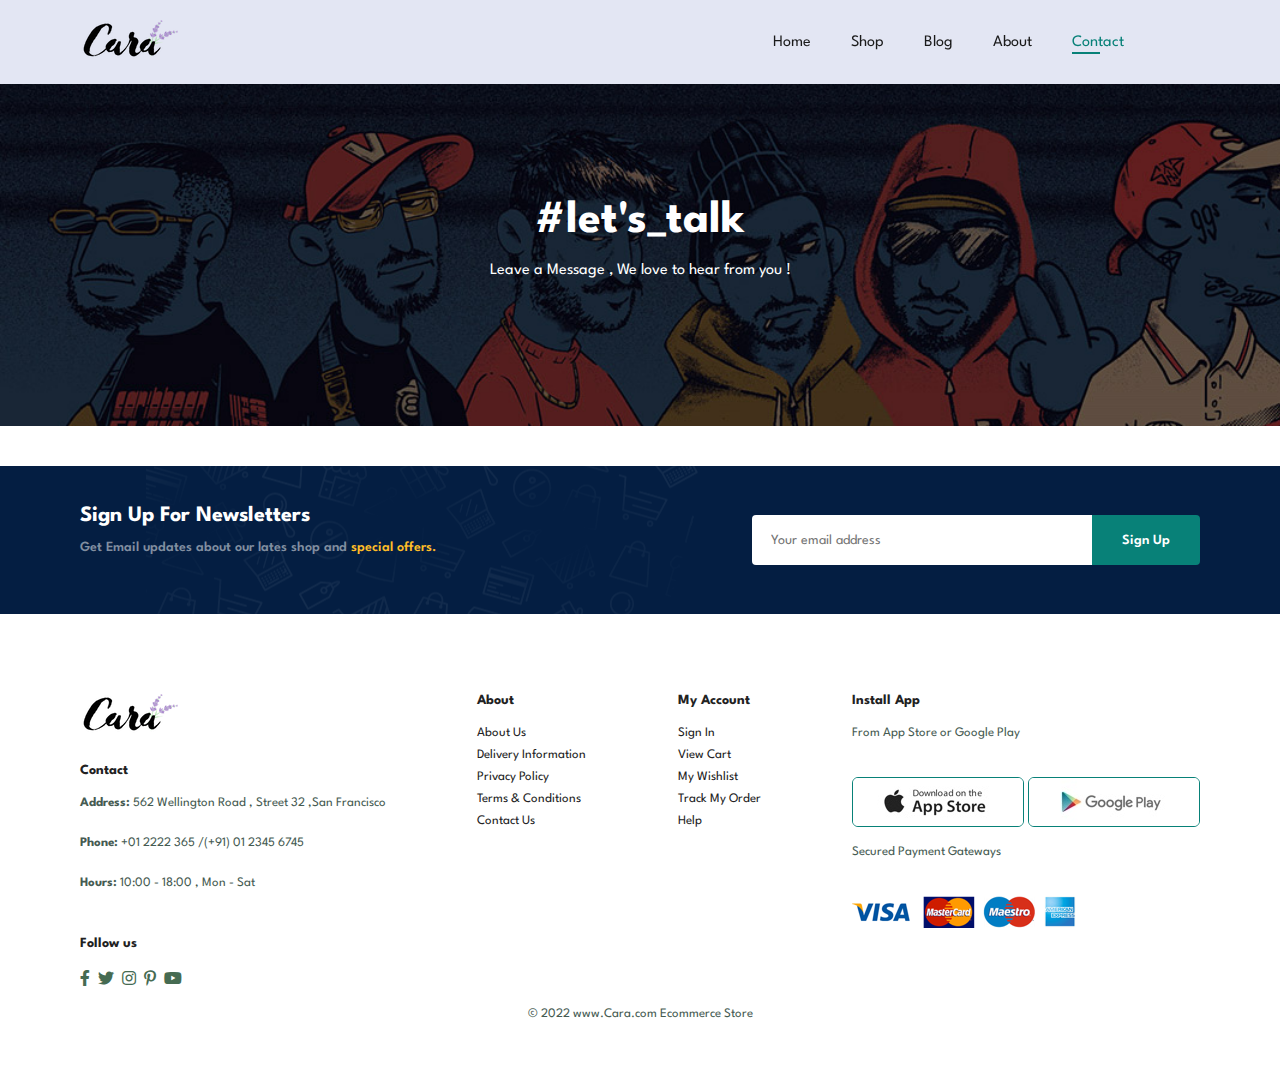
==== contact.html @ 768d6672 "Done with about page+ responsiveness" ====
<!DOCTYPE html>
<html lang="en">
  <head>
    <meta charset="UTF-8" />
    <meta http-equiv="X-UA-Compatible" content="IE=edge" />
    <meta name="viewport" content="width=device-width, initial-scale=1.0" />
    <link rel="stylesheet" href="style.css" />
    <link
      rel="stylesheet"
      href="https://pro.fontawesome.com/releases/v5.10.0/css/all.css"
    />
    <title>Ecommerce</title>
  </head>
  <body>
    <nav id="header">
      <a href="#"><img src="img/logo.png" alt="logo" class="logo" /></a>
      <div>
        <ul id="navbar">
          <i id="bar2" class="fas fa-indent"></i>
          <li><a href="index.html">Home</a></li>
          <li><a href="shop.html">Shop</a></li>
          <li><a href="blog.html">Blog</a></li>
          <li><a href="about.html">About</a></li>
          <li><a class="active" href="contact.html">Contact</a></li>
          <li id="lg-bag">
            <a href="cart.html"><i class="fas fa-shopping-bag"></i></a>
          </li>
        </ul>
      </div>
      <div id="mobile">
        <a href="cart.html"><i class="fas fa-shopping-bag"></i></a>
        <i id="bar1" class="fas fa-outdent"></i>
      </div>
    </nav>
    <section id="page-header" class="contact-header">
      <h2>#let's_talk</h2>

      <p>Leave a Message , We love to hear from you !</p>
    </section>

    <section id="newsletter" class="section-p1 section-m1">
      <div class="newstext">
        <h4>Sign Up For Newsletters</h4>
        <p>
          Get Email updates about our lates shop and
          <span>special offers.</span>
        </p>
      </div>
      <form class="form">
        <input type="text" placeholder="Your email address" />
        <button class="normal">Sign Up</button>
      </form>
    </section>
    <footer class="section-p1">
      <div class="col">
        <img class="logo" src="img/logo.png" alt="logo" />
        <h4>Contact</h4>
        <p>
          <strong>Address: </strong> 562 Wellington Road , Street 32 ,San
          Francisco
        </p>
        <p><strong>Phone: </strong> +01 2222 365 /(+91) 01 2345 6745</p>
        <p><strong>Hours: </strong> 10:00 - 18:00 , Mon - Sat</p>
        <div class="follow">
          <h4>Follow us</h4>
          <div class="icon">
            <i class="fab fa-facebook-f"></i>
            <i class="fab fa-twitter"></i>
            <i class="fab fa-instagram"></i>
            <i class="fab fa-pinterest-p"></i>
            <i class="fab fa-youtube"></i>
          </div>
        </div>
      </div>
      <div class="col">
        <h4>About</h4>
        <a href="#"> About Us </a>
        <a href="#"> Delivery Information </a>
        <a href="#"> Privacy Policy</a>
        <a href="#"> Terms & Conditions </a>
        <a href="#"> Contact Us </a>
      </div>
      <div class="col">
        <h4>My Account</h4>
        <a href="#"> Sign In </a>
        <a href="#"> View Cart </a>
        <a href="#"> My Wishlist</a>
        <a href="#"> Track My Order </a>
        <a href="#"> Help </a>
      </div>
      <div class="col install">
        <h4>Install App</h4>
        <p>From App Store or Google Play</p>
        <div class="row">
          <img src="img/pay/app.jpg" alt="app" />
          <img src="img/pay/play.jpg" alt="app" />
        </div>
        <p>Secured Payment Gateways</p>
        <img src="img/pay/pay.png" alt="pay" />
      </div>
      <div class="copyright">
        <p>&copy; 2022 www.Cara.com Ecommerce Store</p>
      </div>
    </footer>
    <script src="script.js"></script>
  </body>
</html>
---- style.css ----
/* General design properties */
@import url("https://fonts.googleapis.com/css2?family=Spartan&family=Ubuntu&display=swap");
* {
  margin: 0;
  padding: 0;
  box-sizing: border-box;
  font-family: "Spartan", sans-serif;
}
h1 {
  font-size: 50px;
  line-height: 64px;
  color: black;
}
h2 {
  font-size: 46px;
  line-height: 54px;
  color: #222;
}
h4 {
  font-size: 20px;
  color: #222;
}
h6 {
  font-weight: 700;
  font-size: 12px;
}
p {
  font-size: 16px;
  color: #465b52;
  /* top right bottom left */
  margin: 15px 0 20px 0;
}
.section-p1 {
  /* top , bottom = 40px and left,right = 80px */
  padding: 40px 80px;
}
.section-m1 {
  margin: 40px 0;
}
button.normal {
  font-size: 14px;
  font-weight: 600;
  padding: 15px 30px;
  color: #000;
  background-color: #fff;
  border-radius: 4px;
  cursor: pointer;
  border: none;
  transition: 0.2s;
  outline: none;
}
button.white {
  font-size: 13px;
  font-weight: 600;
  padding: 11px 18px;
  color: #fff;
  background-color: transparent;
  cursor: pointer;
  border: 2px solid white;
  transition: 0.2s;
  outline: none;
}
body {
  width: 100%;
}
/* # HOME PAGE # */

/* Header */
#header {
  display: flex;
  align-items: center;
  justify-content: space-between;
  padding: 20px 80px;
  background: #e3e6f3;
  /* offset-x | offset-y | blur-radius | spread-radius(skipped) | color */
  box-shadow: 0 5px 15px rgba(0, 0, 0, 0.06);
  /* nav effect */
  position: fixed;
  top: 0;
  z-index: 700;
  /* height: 84.5px; */
  width: 100%;
  transition: 0.4s ease;
}
#navbar {
  display: flex;
  align-items: center;
  justify-content: center;
}
.fas {
  font-weight: unset !important;
}
#navbar li {
  /* removes bullets in list */
  list-style: none;
  padding: 0 20px;
  /* makes sure that the content inside should be positioned relative to "#navbar li"  */
  position: relative;
}
#navbar li a {
  /* removes the underline on hyperlinks */
  text-decoration: none;
  font-size: 16px;
  font-weight: 600px;
  color: #1a1a1a;
  transition: 0.3s ease;
}
#navbar li a:hover,
#navbar li a.active {
  color: #088178;
}
/* adding pseudo element after */
/* #navbar li a.active::after - add something after content */
#navbar li a.active::after
/* #navbar li a:hover::after - now apply properties of "after" class whenever you hover "#navbar li a" */
,#navbar li a:hover::after {
  content: "";
  width: 30%;
  position: absolute;
  height: 2px;
  left: 20px;
  bottom: -4px;
  background: #088178;
}
#mobile {
  display: none;
  align-items: center;
}
#bar2 {
  display: none;
}
/* hero section */
#hero {
  background: url("./img/hero4.png");
  /* makes the img fit inside the container */
  background-size: cover;
  height: 90vh;
  width: 100%;
  background-position: top 25% right 0;
  padding: 0 80px;
  display: flex;
  flex-direction: column;
  align-items: start;
  justify-content: center;
  margin-top: 66px;
}
#hero h4 {
  padding-bottom: 15px;
}
#hero h1 {
  color: #088178;
}
#hero button {
  background: url("./img/button.png");
  padding: 14px 80px 14px 65px;
  background-color: transparent;
  border: 0;
  color: #088178;
  font-weight: 700;
  font-size: 15px;
  background-repeat: no-repeat;
  cursor: pointer;
}
/* feature section */
#feature {
  display: flex;
  align-items: center;
  justify-content: space-evenly;
  flex-wrap: wrap;
}
#feature .fe-box {
  text-align: center;
  width: 180px;
  padding: 25px 15px;
  box-shadow: 20px 20px 35px rgba(0, 0, 0, 0.03);
  border: 1px solid #cce7d0;
  border-radius: 6px;
  margin: 15px 5px;
}
#feature .fe-box:hover {
  box-shadow: 10px 10px 55px rgba(0, 0, 0, 0.1);
}
#feature .fe-box img {
  width: 100%;
  margin-bottom: 10px;
}
#feature .fe-box h6 {
  padding: 9px 10px 8px 10px;
  color: #088178;
  background: #fddde4;
  border-radius: 4px;
  display: inline-block;
}
#feature .fe-box:nth-child(2) h6 {
  background-color: #cdebbc;
}
#feature .fe-box:nth-child(3) h6 {
  background-color: #d1e8f2;
}
#feature .fe-box:nth-child(4) h6 {
  background-color: #cdd4f8;
}
#feature .fe-box:nth-child(5) h6 {
  background-color: #f6dbf6;
}
#feature .fe-box:nth-child(6) h6 {
  background-color: #fff2e5;
}

/* Products section */

#product1 {
  text-align: center;
}
#product1 .pro {
  width: 23%;
  min-width: 250px;
  padding: 10px 12px;
  border: 1px solid #cce7d0;
  border-radius: 25px;
  cursor: pointer;
  box-shadow: 20px 20px 30px rgba(0, 0, 0, 0.02);
  margin: 15px 5px;
  position: relative;
}
#product1 .pro:hover {
  box-shadow: 20px 20px 30px rgba(0, 0, 0, 0.06);
}
#product1 .pro img {
  width: 100%;
  border-radius: 20px;
}
#product1 .pro .des {
  text-align: start;
  padding: 10px 0;
}
#product1 .pro .des span {
  color: #606063;
  font-size: 12px;
}
#product1 .pro .des h5 {
  padding-top: 7px;
  color: #1a1a1a;
  font-size: 14px;
}
#product1 .pro .des i {
  font-size: 12px;
  color: rgb(243, 181, 25);
  font-weight: 700 !important;
}
#product1 .pro .des h4 {
  padding-top: 7px;
  font-size: 15px;
  font-weight: 700;
  color: #088178;
}
#product1 .pro .cart {
  width: 40px;
  height: 40px;
  line-height: 40px;
  color: #088178;
  background: #e8f6ea;
  font-weight: 500;
  border-radius: 50px;
  border: 1px solid #cce7d0;
  position: absolute;
  bottom: 20px;
  right: 10px;
}
#product1 .pro-container {
  display: flex;
  justify-content: space-evenly;
  align-items: center;
  flex-wrap: wrap;
  padding-top: 20px;
}

/* Banner Section */
#banner {
  width: 100%;
  height: 40vh;
  display: flex;
  flex-direction: column;
  align-items: center;
  justify-content: center;
  text-align: center;
  background: url("img/banner/b2.jpg");
  background-size: cover;
  background-position: center;
}
#banner h4 {
  color: #fff;
  font-size: 16px;
}
#banner h2 {
  color: #fff;
  font-size: 30px;
  padding: 10px 0;
}

#banner h2 span {
  color: #ef3636;
  font-weight: 700;
}
#banner button:hover {
  /* this hover effect is great */
  background-color: #088178;
  color: white;
}
/* New Product section */

/* Small banner */
#sm-banner {
  display: flex;
  justify-content: space-between;
  flex-wrap: wrap;
}
#sm-banner .banner-box {
  min-width: 580px;
  height: 50vh;
  display: flex;
  flex-direction: column;
  align-items: start;
  justify-content: center;
  background: url("img/banner/b17.jpg");
  background-size: cover;
  background-position: center;
  padding: 30px;
}
#sm-banner .banner-box2 {
  background: url("img/banner/b10.jpg");
  background-size: cover;
  background-position: center;
}
#sm-banner h4 {
  color: #fff;
  font-size: 20px;
  font-weight: 300;
}
#sm-banner h2 {
  color: #fff;
  font-size: 28px;
  font-weight: 800;
}
#sm-banner span {
  color: #fff;
  font-size: 14px;
  font-weight: 500;
  padding-bottom: 15px;
}

#sm-banner .banner-box:hover button {
  /* button inside "banner-box" should get affected when we hover on "banner-box" */
  background-color: #088178;
  border-color: #088178;
}

/* sectin banner3 */
#banner3 {
  display: flex;
  justify-content: space-between;
  flex-wrap: wrap;
  padding: 0 80px;
}
#banner3 .banner-box {
  min-width: 30%;
  height: 30vh;
  display: flex;
  flex-direction: column;
  align-items: start;
  justify-content: center;
  background: url("img/banner/b7.jpg");
  background-size: cover;
  background-position: center;
  padding: 20px;
  margin-bottom: 20px;
}
#banner3 .banner-box2 {
  background: url("img/banner/b4.jpg");
  background-size: cover;
  background-position: center;
}
#banner3 .banner-box3 {
  background: url("img/banner/b18.jpg");
  background-size: cover;
  background-position: center;
}
#banner3 h2 {
  color: #fff;
  font-weight: 900;
  font-size: 22px;
}
#banner3 h3 {
  color: #ec544e;
  font-weight: 800;
  font-size: 15px;
}

#newsletter {
  display: flex;
  flex-wrap: wrap;
  align-items: center;
  justify-content: space-between;
  background-image: url("img/banner/b14.png");
  background-repeat: no-repeat;
  background-position: 20% 30%;
  background-color: #041e42;
}
#newsletter h4 {
  color: #fff;
  font-size: 22px;
  font-weight: 700;
}
#newsletter p {
  font-size: 14px;
  font-weight: 600;
  color: #818ea0;
}
#newsletter p span {
  color: #ffbd27;
}
#newsletter .form {
  display: flex;
  width: 40%;
}
#newsletter input {
  height: 3.125rem;
  padding: 0 1.25em;
  font-size: 14px;
  width: 100%;
  border: 1px solid transparent;
  border-radius: 4px;
  outline: none;
  border-top-right-radius: 0;
  border-bottom-right-radius: 0;
}
#newsletter button {
  background-color: #088178;
  color: #fff;
  white-space: nowrap;
  border-top-left-radius: 0;
  border-bottom-left-radius: 0;
}
/* Footer Section */
footer {
  display: flex;
  flex-wrap: wrap;
  justify-content: space-between;
}

footer .col {
  display: flex;
  flex-direction: column;
  align-items: flex-start;
  margin-bottom: 20px;
}
footer .logo {
  margin-bottom: 30px;
}
footer h4 {
  font-size: 14px;
  padding-bottom: 20px;
}
footer p {
  font-size: 13px;
  padding-bottom: 20px;
  margin: 0 0 8px 0;
}
footer a {
  font-size: 13px;
  text-decoration: none;
  color: #222;
  margin-bottom: 10px;
}
footer .follow {
  margin-top: 20px;
}
footer .follow i {
  color: #466b52;
  padding-right: 4px;
  cursor: pointer;
}
footer .install .row img {
  border: 1px solid #088178;
  border-radius: 6px;
}
footer .install img {
  margin: 10px 0 15px 0;
}
footer .follow i:hover,
footer a:hover {
  color: #088178;
}

footer .copyright {
  width: 100%;
  text-align: center;
}

/* # Shop Page # */

/* page header */
#page-header {
  background-image: url("img/banner/b1.jpg");
  background-size: cover;
  height: 40vh;
  width: 100%;
  padding: 14px;
  display: flex;
  flex-direction: column;
  align-items: center;
  justify-content: center;
  margin-top: 66px;
}
#page-header h2,
#page-header p {
  color: white;
}

/* pagination */
#pagination {
  text-align: center;
}
#pagination a {
  text-decoration: none;
  background-color: #088178;
  padding: 15px 20px;
  border-radius: 4px;
  color: white;
  font-weight: 600;
}
#pagination a i {
  font-weight: 600;
  font-size: 16px;
}

/* # Single Product # */
#prodetails {
  display: flex;
  margin-top: 80px;
}
#prodetails .single-pro-image {
  width: 40%;
  margin-right: 50px;
}
.small-img-group {
  display: flex;
  justify-content: space-between;
}
.small-img-col {
  flex-basis: 24%;
  cursor: pointer;
}
#prodetails .single-pro-details {
  width: 50%;
  padding-top: 30px;
}

#prodetails .single-pro-details h4 {
  padding: 40px 0 20px 0;
}
#prodetails .single-pro-details h2 {
  font-size: 26px;
}
#prodetails .single-pro-details select {
  display: block;
  padding: 5px 10px;
  margin-bottom: 10px;
}
#prodetails .single-pro-details input {
  width: 50px;
  height: 47px;
  padding-left: 10px;
  font-size: 16px;
  margin-right: 10px;
}
#prodetails .single-pro-details input:focus {
  /* Pseudo class - focus: can be used to do changes on form inputs */
  outline: none;
}
#prodetails .single-pro-details button {
  background-color: #088178;
  color: #fff;
}
#prodetails .single-pro-details span {
  line-height: 25px;
}

/* # Blog page # */

#page-header.blog-header {
  background: url("img/banner/b19.jpg");
}

#blog {
  padding: 150px 150px 0 150px;
}
#blog .blog-box {
  display: flex;
  align-items: center;
  width: 100%;
  position: relative;
  padding-bottom: 90px;
}
#blog .blog-img {
  width: 50%;
  margin-right: 40px;
  z-index: 100;
}
#blog img {
  width: 100%;
  height: 300px;
  object-fit: cover;
}
#blog .blog-details {
  width: 50%;
}
#blog .blog-details a {
  text-decoration: none;
  font-size: 11px;
  color: #000;
  font-weight: 700;
  position: relative;
  transition: 0.3s;
}
#blog .blog-details a::after {
  content: "";
  width: 50px;
  height: 1px;
  background-color: #000;
  position: absolute;
  top: 4px;
  right: -60px;
}
#blog .blog-details a:hover {
  color: #088178;
}

#blog .blog-details a:hover::after {
  background-color: #088178;
}
#blog .blog-box h1 {
  position: absolute;
  top: -40px;
  left: 0;
  font-size: 70px;
  font-weight: 700;
  color: #c9cbce;
}

/* About Page */
#page-header.about-header {
  background-image: url("img/about/banner.png");
}
#about-head {
  display: flex;
  align-items: center;
}
#about-head img {
  width: 50%;
  height: auto;
}
#about-head div {
  width: 50%;
  padding-left: 40px;
}

#about-app {
  text-align: center;
}
#about-app .video {
  width: 70%;
  height: 100%;
  margin: 30px auto 0 auto;
}
#about-app .video video {
  width: 100%;
  height: 100%;
  border-radius: 20px;
}

/* # Responsiveness # */

@media (max-width: 811px) {
  .section-p1 {
    padding: 40px 40px;
  }
  #navbar {
    display: flex;
    flex-direction: column;
    align-items: start;
    justify-content: start;
    position: fixed;
    top: 0;
    right: -300px;
    height: 100vh;
    width: 300px;
    background-color: #e3e6f3;
    box-shadow: 0 40px 60px rgba(0, 0, 0, 0.1);
    padding: 80px 0 0 10px;
    transition: 0.4s;
  }
  #navbar.active {
    right: 0px;
  }
  #navbar li {
    margin-bottom: 25px;
  }
  #mobile {
    display: flex;
    align-items: center;
  }
  #mobile i {
    color: #1a1a1a;
    font-size: 24px;
    padding-left: 20px;
  }
  #lg-bag {
    display: none;
  }
  #bar2 {
    display: initial;
    color: #1a1a1a;
    font-size: 24px;
    position: absolute;
    top: 30px;
    left: 30px;
  }
  #hero {
    height: 70vh;
    width: 100%;
    background-position: top 30% right 30%;
  }
  #banner {
    height: 20vh;
  }
  #sm-banner .banner-box {
    min-width: 100%;
    height: 30vh;
  }
  #banner3 {
    padding: 0 40px;
  }
  #banner3 .banner-box {
    width: 28%;
  }
  #newsletter .form {
    width: 70%;
  }
  footer .install .row img {
    border: 2px solid #088178;
  }
}

@media (max-width: 477px) {
  .section-p1 {
    padding: 20px;
  }
  #header {
    padding: 10px 30px;
  }
  #hero {
    padding: 0 20px;
    background-position: 55%;
    margin-top: 57px;
  }
  h2 {
    font-size: 32px;
  }
  h1 {
    font-size: 38px;
  }
  #feature .fe-box {
    width: 157px;
  }
  #product1 .pro {
    width: 100%;
  }
  #banner {
    height: 40vh;
  }
  #sm-banner .banner-box2 {
    margin-top: 20px;
  }
  #banner3 {
    padding: 0 20px;
  }
  #banner3 .banner-box {
    width: 100%;
  }
  #newsletter .form {
    width: 100%;
  }
  #newsletter {
    padding: 40px 20px;
  }

  /* Single product */

  #prodetails {
    display: flex;
    flex-direction: column;
  }
  #prodetails .single-pro-image {
    width: 100%;
    margin-right: 0px;
  }
  #prodetails .single-pro-details {
    width: 100%;
  }

  /* Blog page */
  #blog {
    padding: 100px 20px 0 20px;
  }
  #blog .blog-box {
    flex-direction: column;
    align-items: flex-start;
  }
  #blog .blog-img {
    width: 100%;
    margin-right: 0px;
    margin-bottom: 30px;
  }
  #blog .blog-details {
    width: 100%;
  }
  /* About page */

  #about-head {
    flex-direction: column;
  }
  #about-head img {
    width: 100%;
    margin-bottom: 20px;
  }
  #about-head div {
    width: 100%;
    padding-left: 0px;
  }
  #about-app .video {
    width: 100%;
  }
}
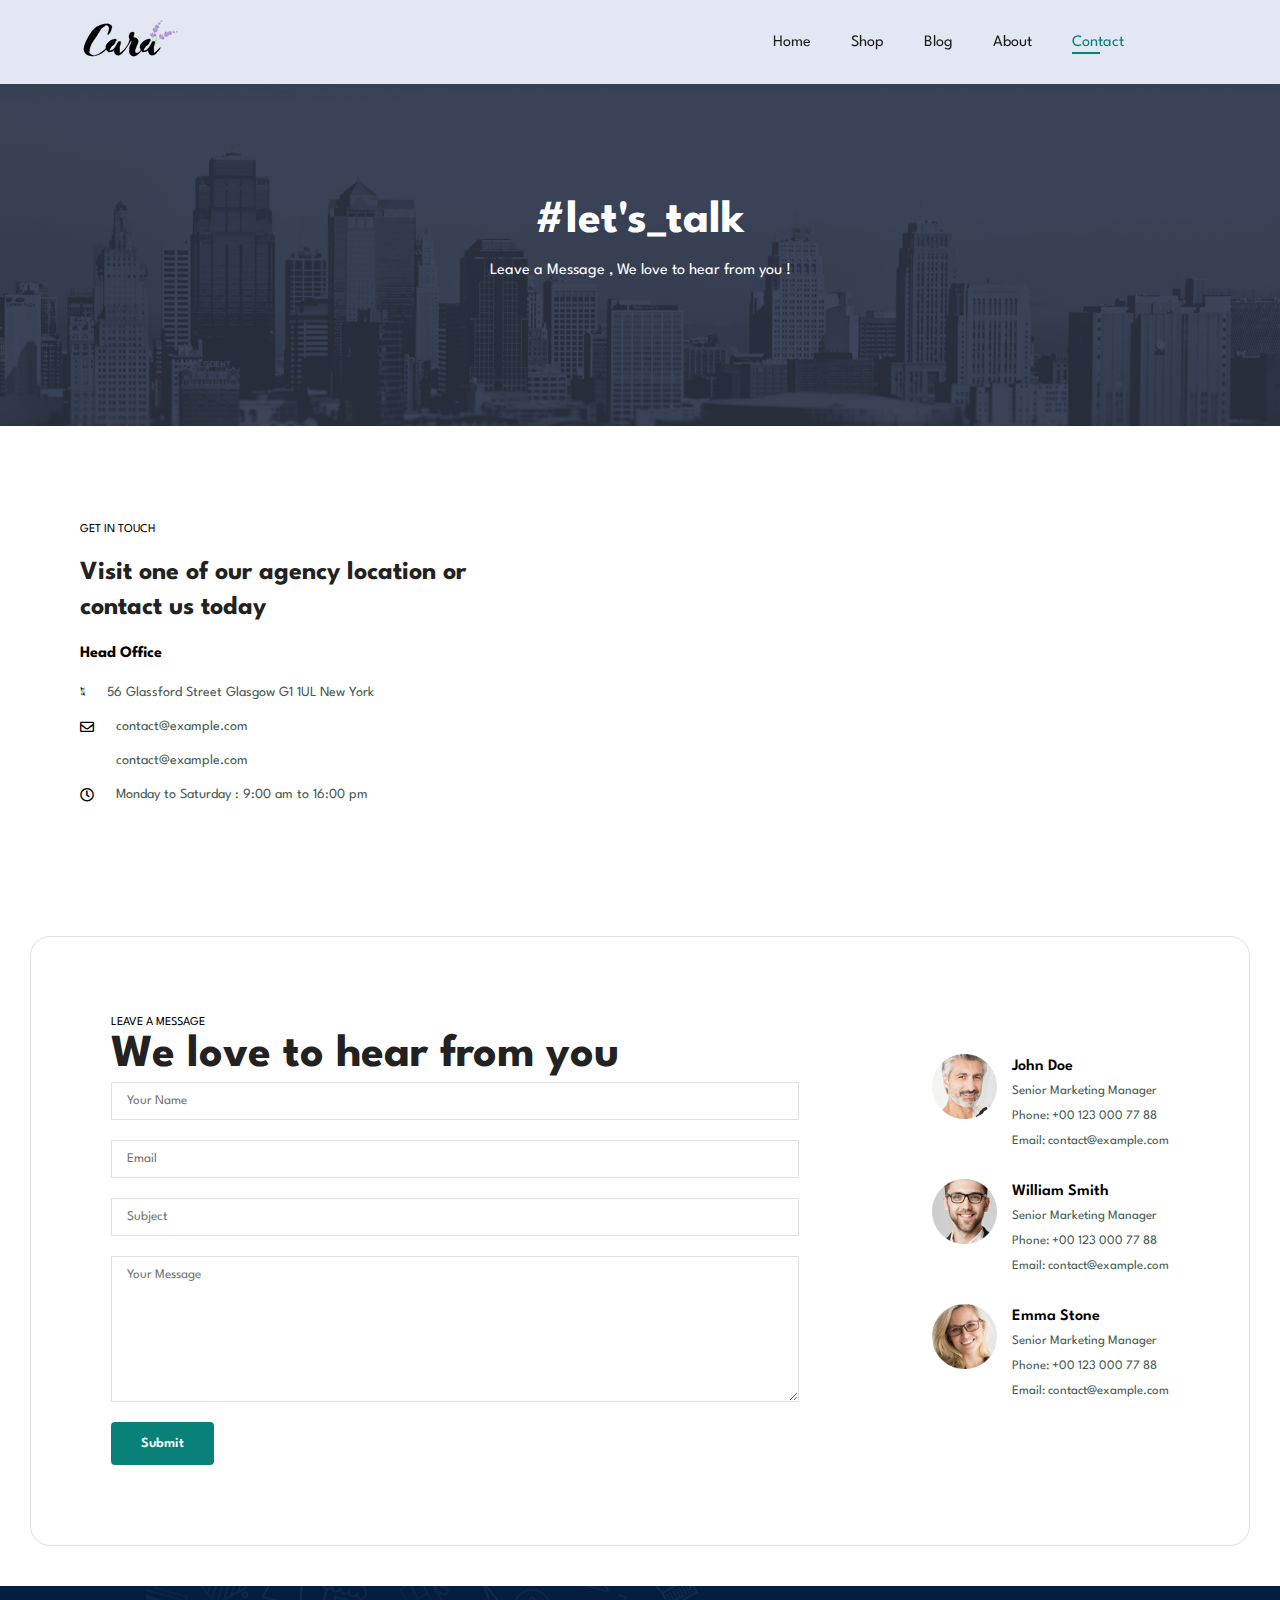
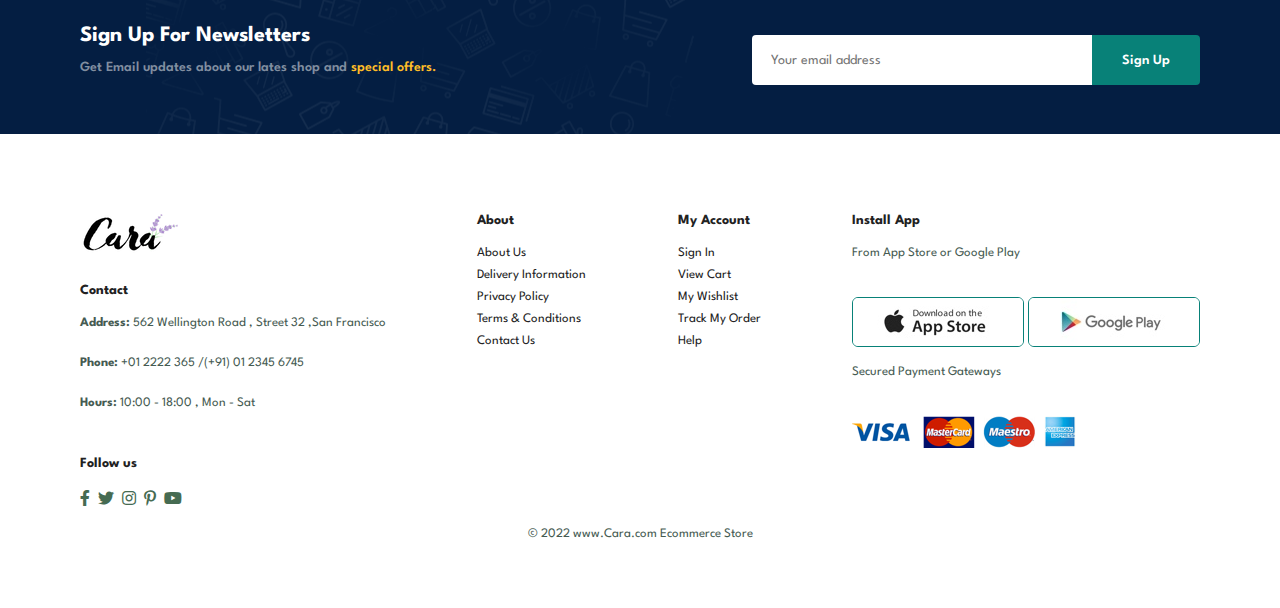
==== commit 580e90c1: "Done with contact page + responsiveness" ====
--- a/contact.html
+++ b/contact.html
@@ -32,10 +32,89 @@
         <i id="bar1" class="fas fa-outdent"></i>
       </div>
     </nav>
-    <section id="page-header" class="contact-header">
+    <section id="page-header" class="about-header">
       <h2>#let's_talk</h2>
 
       <p>Leave a Message , We love to hear from you !</p>
+    </section>
+    <section id="contact-details" class="section-p1">
+      <div class="details">
+        <span>GET IN TOUCH</span>
+        <h2>Visit one of our agency location or contact us today</h2>
+        <h3>Head Office</h3>
+        <div>
+          <li>
+            <i class="fal fa-map"></i>
+            <p>56 Glassford Street Glasgow G1 1UL New York</p>
+          </li>
+          <li>
+            <i class="far fa-envelope"></i>
+            <p>contact@example.com</p>
+          </li>
+          <li>
+            <i class="fas fa-phone-alt"></i>
+            <p>contact@example.com</p>
+          </li>
+          <li>
+            <i class="far fa-clock"></i>
+            <p>Monday to Saturday : 9:00 am to 16:00 pm</p>
+          </li>
+        </div>
+      </div>
+      <div class="map">
+        <iframe
+          src="https://www.google.com/maps/embed?pb=!1m18!1m12!1m3!1d3019.9298416072397!2d-73.96475602035402!3d40.80753547942281!2m3!1f0!2f0!3f0!3m2!1i1024!2i768!4f13.1!3m3!1m2!1s0x89c2f63e96d30dc9%3A0x577933f947e52750!2sColumbia%20University!5e0!3m2!1sen!2sin!4v1644316633554!5m2!1sen!2sin"
+          width="600"
+          height="450"
+          style="border: 0"
+          allowfullscreen=""
+          loading="lazy"
+        ></iframe>
+      </div>
+    </section>
+
+    <section id="form-details">
+      <form action="">
+        <span>LEAVE A MESSAGE</span>
+        <h2>We love to hear from you</h2>
+        <input type="text" name="" id="" placeholder="Your Name" />
+        <input type="text" name="" id="" placeholder="Email" />
+        <input type="text" name="" id="" placeholder="Subject" />
+        <textarea
+          name=""
+          id=""
+          cols="30"
+          rows="10"
+          placeholder="Your Message"
+        ></textarea>
+        <button class="normal" type="submit">Submit</button>
+      </form>
+      <div class="people">
+        <div>
+          <img src="img/people/1.png " alt="" />
+          <p>
+            <span>John Doe</span> Senior Marketing Manager <br />
+            Phone: +00 123 000 77 88 <br />
+            Email: contact@example.com
+          </p>
+        </div>
+        <div>
+          <img src="img/people/2.png " alt="" />
+          <p>
+            <span>William Smith </span> Senior Marketing Manager <br />
+            Phone: +00 123 000 77 88 <br />
+            Email: contact@example.com
+          </p>
+        </div>
+        <div>
+          <img src="img/people/3.png " alt="" />
+          <p>
+            <span>Emma Stone</span> Senior Marketing Manager <br />
+            Phone: +00 123 000 77 88 <br />
+            Email: contact@example.com
+          </p>
+        </div>
+      </div>
     </section>
 
     <section id="newsletter" class="section-p1 section-m1">
@@ -51,6 +130,7 @@
         <button class="normal">Sign Up</button>
       </form>
     </section>
+
     <footer class="section-p1">
       <div class="col">
         <img class="logo" src="img/logo.png" alt="logo" />
--- a/style.css
+++ b/style.css
@@ -511,6 +511,7 @@
   align-items: center;
   justify-content: center;
   margin-top: 66px;
+  text-align: center;
 }
 #page-header h2,
 #page-header p {
@@ -677,6 +678,111 @@
   width: 100%;
   height: 100%;
   border-radius: 20px;
+}
+/* # Contact Page # */
+
+#contact-details {
+  display: flex;
+  align-items: center;
+  justify-content: space-between;
+}
+
+#contact-details .details {
+  width: 40%;
+}
+#contact-details .details span,
+#form-details form span {
+  font-size: 12px;
+}
+#contact-details .details h2 {
+  font-size: 26px;
+  line-height: 35px;
+  padding: 20px 0;
+}
+
+#contact-details .details h3 {
+  font-size: 16px;
+  padding-bottom: 15px;
+}
+
+#contact-details .details li {
+  list-style: none;
+  display: flex;
+  padding: 10px 0;
+}
+
+#contact-details .details li i {
+  font-size: 14px;
+  padding-right: 22px;
+}
+#contact-details .details li p {
+  margin: 0;
+  font-size: 14px;
+}
+
+#contact-details .map {
+  width: 55%;
+  height: 400px;
+}
+#contact-details .map iframe {
+  width: 100%;
+  height: 100%;
+}
+/* contact form */
+#form-details {
+  display: flex;
+  justify-content: space-between;
+  margin: 30px;
+  padding: 80px;
+  border: 1px solid #e1e1e1;
+  border-radius: 20px;
+}
+#form-details form {
+  width: 65%;
+  display: flex;
+  flex-direction: column;
+  align-items: flex-start;
+  margin-right: 10px;
+}
+
+#form-details form input,
+#form-details form textarea {
+  width: 100%;
+  padding: 12px 15px;
+  outline: none;
+  margin-bottom: 20px;
+  border: 1px solid #e1e1e1;
+}
+#form-details form button {
+  background-color: #088178;
+  color: #fff;
+}
+#form-details .people {
+  display: flex;
+  flex-direction: column;
+  justify-content: center;
+}
+#form-details .people div {
+  padding-bottom: 25px;
+  display: flex;
+  align-items: flex-start;
+}
+#form-details .people div img {
+  width: 65px;
+  height: 65px;
+  object-fit: cover;
+  margin-right: 15px;
+}
+#form-details .people div p {
+  margin: 0;
+  font-size: 13px;
+  line-height: 25px;
+}
+#form-details .people div p span {
+  display: block;
+  font-size: 16px;
+  font-weight: 600;
+  color: #000;
 }
 
 /* # Responsiveness # */
@@ -750,6 +856,13 @@
   footer .install .row img {
     border: 2px solid #088178;
   }
+  /* Contact form */
+  #form-details {
+    padding: 40px;
+  }
+  #form-details form {
+    width: 50%;
+  }
 }
 
 @media (max-width: 477px) {
@@ -841,4 +954,24 @@
   #about-app .video {
     width: 100%;
   }
-}
+  /* Contact page */
+  #contact-details {
+    flex-direction: column;
+  }
+  #contact-details .details {
+    width: 100%;
+  }
+  #contact-details .map {
+    width: 100%;
+  }
+
+  #form-details {
+    flex-wrap: wrap;
+    padding: 30px 10px;
+    margin: 10px;
+  }
+  #form-details form {
+    width: 100%;
+    padding-bottom: 30px;
+  }
+}
